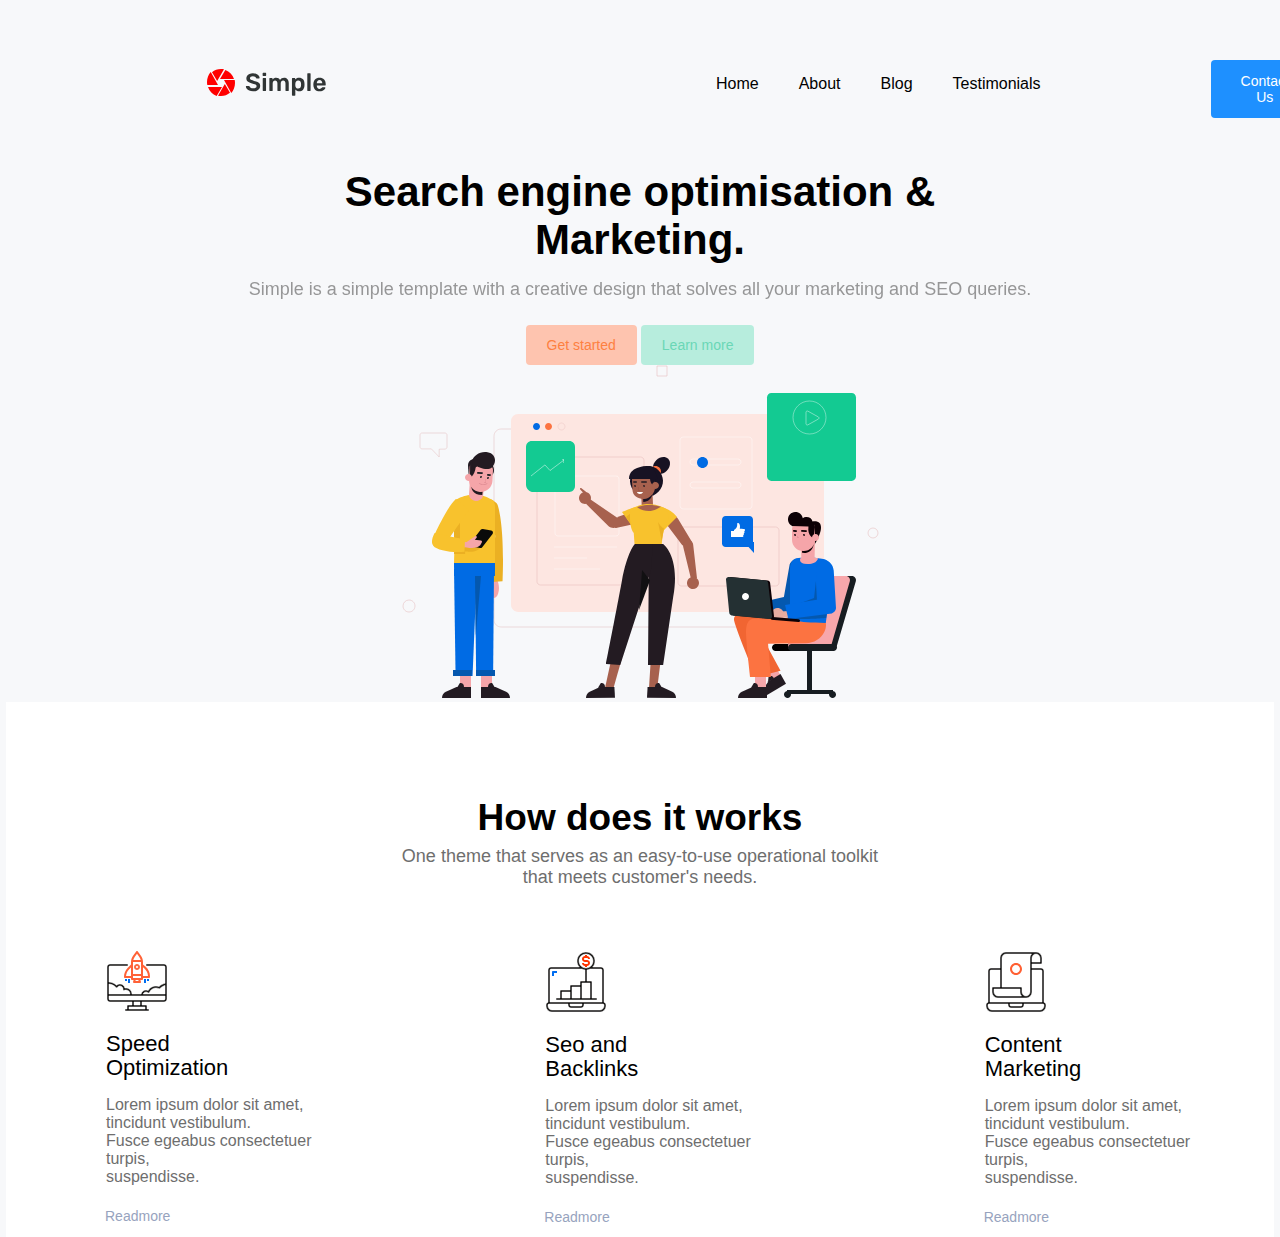
==== index.html @ e0dfb079 "css work" ====
<!DOCTYPE html>
<html lang="en">
<head>
    <meta charset="UTF-8">
    <meta http-equiv="X-UA-Compatible" content="IE=edge">
    <meta name="viewport" content="width=device-width, initial-scale=1.0">
    <link rel="stylesheet" href="styles.css">
    <title>Simple</title>
</head>
<body>
    <nav class="navbar">
        <div>
            <img src="/images/Group2.svg" alt="">
        </div>

        <!-- nav-items -->

        <ul class="nav-items">
            <li id="Home"><a href="#">Home</a></li>
            <li><a href="#">About</a></li>
            <li><a href="#">Blog</a></li>
            <li><a href="#">Testimonials</a></li>
        </ul>

        <div>
            <button class="Contact">Contact Us</button>
        </div>
    </nav>

    <main>
        <div class="container">
            <h1 class="header">Search engine optimisation & <br class="space">
                Marketing.</h1>
            <p class="coll">Simple is a simple template with a creative design that solves all your marketing and SEO queries.</p>

            <div>
                <button class="button1">Get started</button>
                <button class="button2" >Learn more</button>
            </div>
            <div class="main-img">
                <img src="/images/Group171.svg" alt="photo">
            </div>

        </div>

    </main>

    <main class="second-page">
        <div class="works">
            <h2 class="header2">How does it works</h2>
            <p>One theme that serves as an easy-to-use operational toolkit  <br>
                that meets customer's needs.</p>

        </div>

        <div class="simple-flex">
            <div class="Text1">
                <img src="/images/speedGroup12.svg" alt="">
                <h5>Speed <br> Optimization</h5>
                <p>Lorem ipsum dolor sit amet, <br> tincidunt vestibulum. <br> Fusce egeabus consectetuer turpis, <br> suspendisse.</p>
                <button>Readmore</button>
            </div>
            <div class="text2">
                <img src="/images/seoGroup7.svg" alt="">
                <h5>Seo and <br> Backlinks</h5>
                <p>Lorem ipsum dolor sit amet, <br> tincidunt vestibulum. <br> Fusce egeabus consectetuer turpis, <br> suspendisse.</p>
                <button>Readmore</button>
            </div>

            <div class="text3">
                <img src="/images/conGroup5.svg" alt="">
                <h5>Content <br> Marketing</h5>
                <p>Lorem ipsum dolor sit amet,<br> tincidunt vestibulum. <br> Fusce egeabus consectetuer turpis,<br> suspendisse.</p>
                <button>Readmore</button>
            </div>

        </div>

    
    </main>
</body>
</html>
---- styles.css ----
* {
    padding: 0;
    margin: 0;
    box-sizing: border-box;
}

.navbar {
    display: flex;
    margin-left: 200px;
    gap: 40px;
    list-style: none;
    padding : 50px 1px 10px 1px ;
    align-items: center;
    font-family: sans-serif;
}

.navbar .nav-items {
    display: flex;
    margin-left: 350px;
    gap: 40px;
   list-style: none;
}

.nav-items li a {
    text-decoration: none;
    color: black;
}

.nav-items li a:hover {
    color: red;
     background-color: transparent;
     transition: .5s ease-in-out;

}

.navbar .Contact {
    margin-left: 130px;
    display: flex;
}

.Contact {
    border: none;
    background-color: dodgerblue;
    color: white;
    font-size: 14px;
    padding: 13px 30px;
    cursor: pointer;
}

.Contact:hover {
    border: 1px solid dodgerblue;
    color: dodgerblue;
    background-color: transparent;
    transition: .5s ease-in-out

}

.container {
   margin-top: 05px;
   align-items: center;
   text-align: center;
   gap: 60px;
   background-color:#f7f8fa;
}

.header {
    font-size: 42px;
    margin-top: 40px;
    font-family: sans-serif;
    font: weight 600px;;

}

.coll {
    opacity:0.7 ;
    font-size: 18px;
}

 button {
    border: none;
    font-size: 14px;
    padding: 12px 21px;
    cursor: pointer;
    border-radius: 4px;
    margin-top: 10px;
 }
 
 .button1 {
    background-color:#fec4af;
    color: #fd8041;
    
 }

 .button1:hover {
    border: 1px solid red;
    color: red;
    background: transparent;
    
 }
 
.button2 {
    background-color:#b7eddd;
    color: #6ad7b6;
}


.button2:hover {
    border: 1px solid #5ed6b3 ;
    color: #6ad7b6;
    background: transparent;
    
}
.container p {
    margin: 15px ;
    font-family: sans-serif;
    color: #6e6e6e;
    font-size: 18px;
}

body {
   background-color:#f7f8fa ;
   padding-left: 6px;
   padding-right: 6px;
   margin-right: auto;
   margin-left: auto;
   
}


/* secondpage */

.second-page{
    padding: 0;
    margin: 0;
    box-sizing: border-box;
    background-color:white ;
    
}

.works {
    align-items: center;
    text-align: center;
    display: block;
    padding: 78px;
}
.simple-flex {
    display: flex;
    justify-content: center;
    gap: 200px;
    padding: 0px 50px 0px 100px; 
    margin-top: -15px;
}

.simple-flex h5 {
    font-size: 22px;
    font-family: sans-serif;
    font-weight: 500;
    line-height: 1.1;
    padding-bottom: 1rem;
    padding-top: 1rem;
}

.header2 {
    font-family: Arial, Helvetica, sans-serif;
    font-size: 37px;
    line-height: 1.5;
    font-weight: 550;  
    margin-top: 10px;
}

.works p {
    font-family: Poppins,sans-serif;;
    color: #6e6e6e;
    font-weight: 500;
    font-size: 18px;
}

.simple-flex p {
    font-size: 16px;
    font-family: sans-serif;
    color: #6e6e6e;
    margin-top: 0;
}
.simple-flex button {
   color: #97a3be;
   font-family: sans-serif;
   background-color: transparent;
   font-size: 14px;
   font-weight: 500px;
   margin-left: -22px;
}

.simple-flex button:hover {
     color: red;
     background-color: transparent;
     transition: .5s ease-in-out;
}
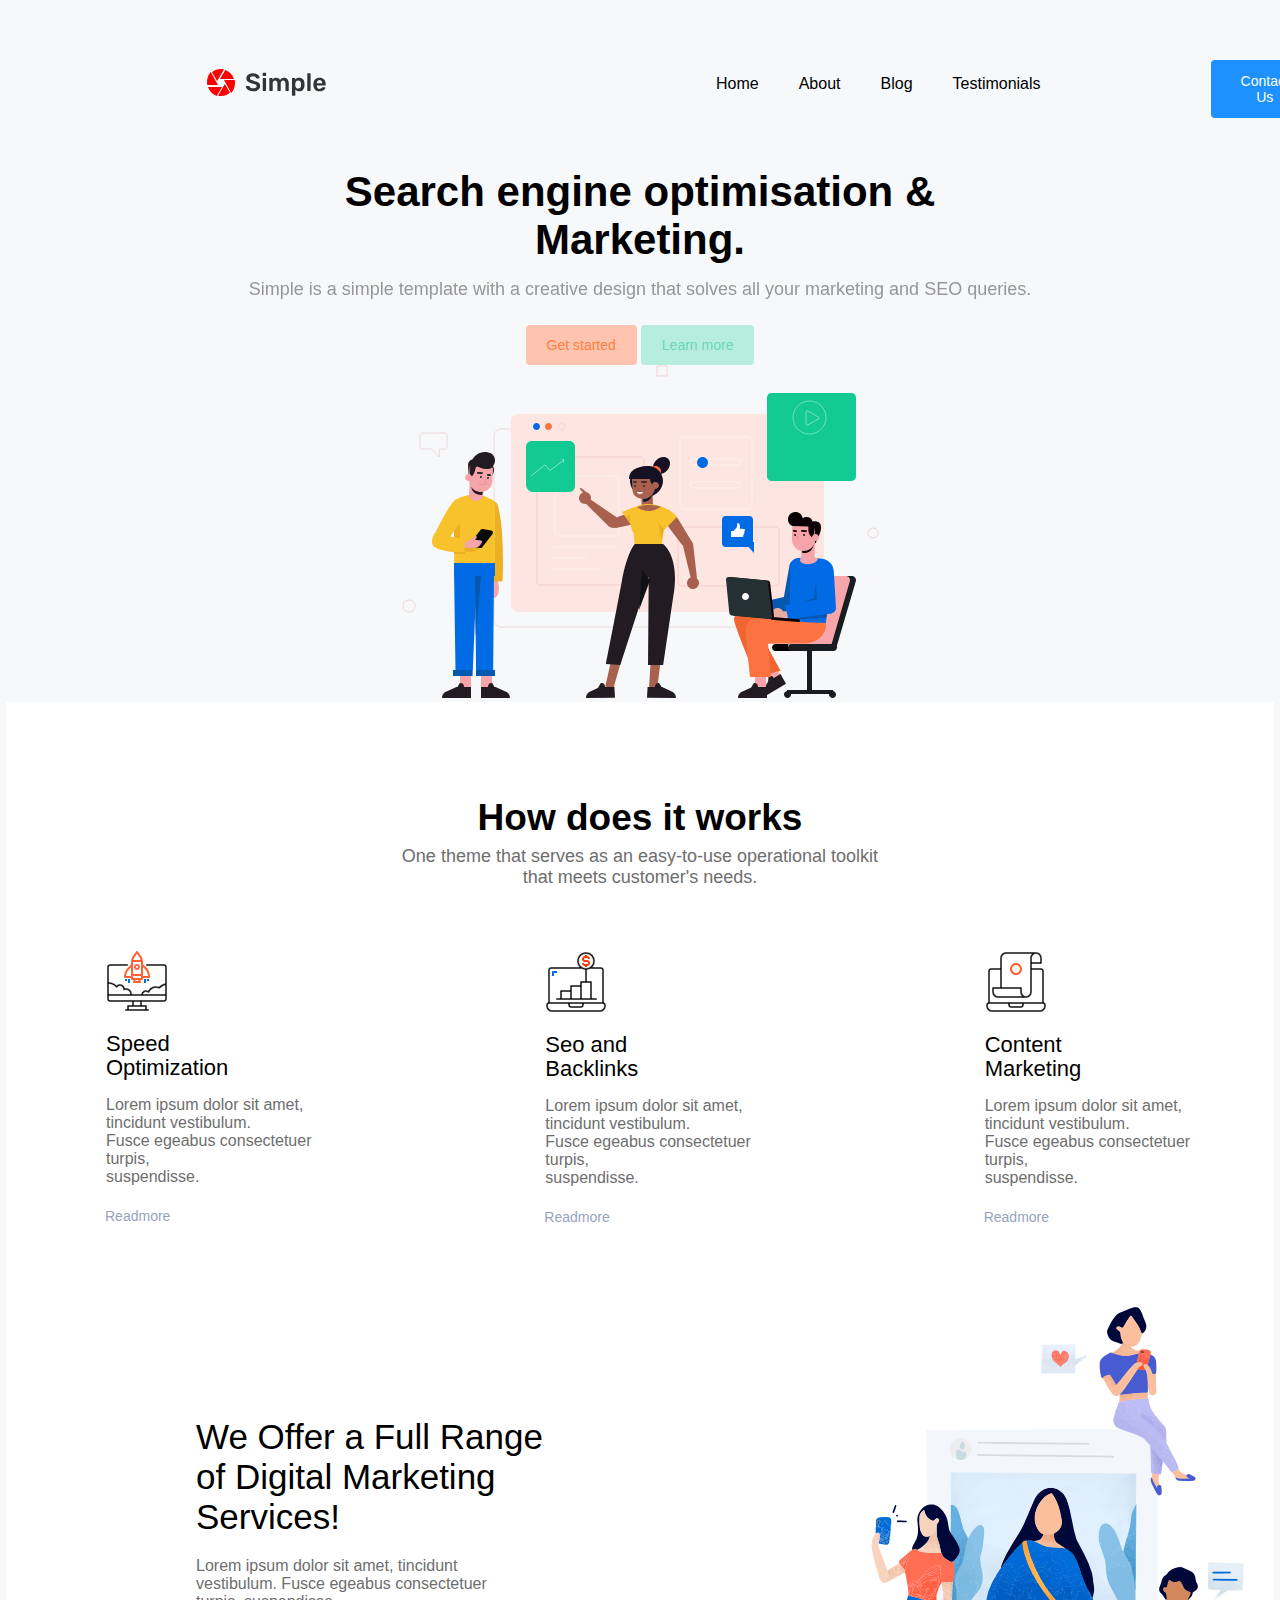
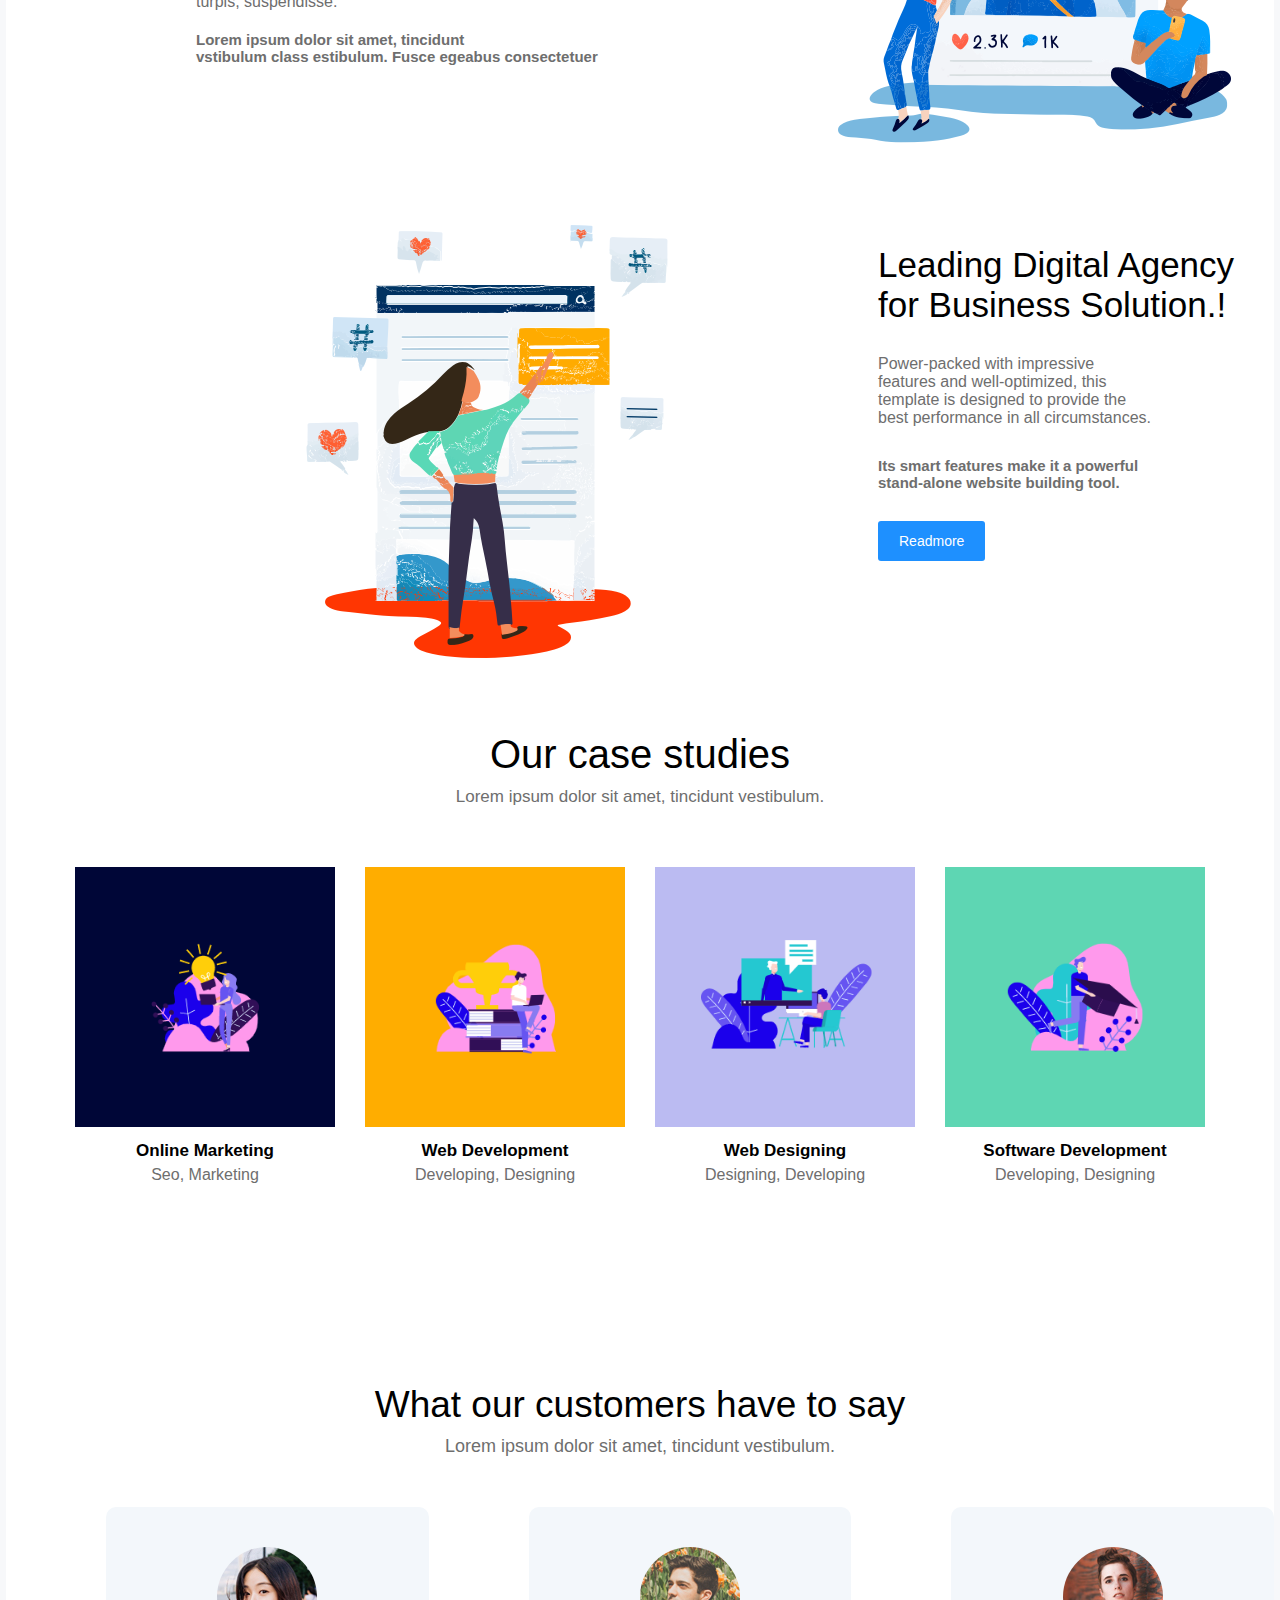
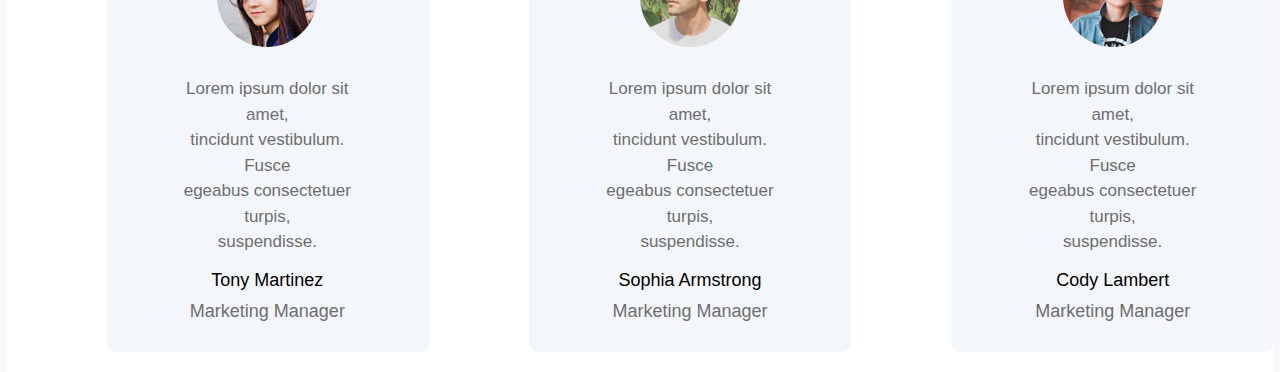
==== commit 494b97ac: "first commit" ====
--- a/index.html
+++ b/index.html
@@ -45,6 +45,9 @@
 
     </main>
 
+
+<!-- second page -->
+
     <main class="second-page">
         <div class="works">
             <h2 class="header2">How does it works</h2>
@@ -78,5 +81,111 @@
 
     
     </main>
+
+<!-- third apge -->
+
+    <section id="third-page">
+        <div class="third-class">
+            <h3 class="header3">We Offer a Full Range <br>
+                of Digital Marketing Services!</h3>
+            <p>Lorem ipsum dolor sit amet, tincidunt <br> vestibulum. Fusce egeabus consectetuer <br> turpis, suspendisse.</p>
+            <h6>Lorem ipsum dolor sit amet, tincidunt <br> vstibulum class estibulum. Fusce egeabus consectetuer</h6>
+        </div>
+
+        <div class="ThirdsectGroup1">
+            <img src="/images/ThirdsectGroup1.png" alt="">
+        </div>
+
+        <br>
+
+    </section>
+
+    <section id="fourth-page">
+        <div class="fourthsectGroup2">
+            <img src="/images/3rdsectGroup2.png" alt="">
+        </div>
+         
+        <div class="fourth-class">
+            <h3 class="header4">Leading Digital Agency <br>
+                for Business Solution.!</h3>
+            <p>Power-packed with impressive <br> features and well-optimized, this  <br> template is designed to provide the <br> best performance in all circumstances.</p>
+            <h6>Its smart features make it a powerful <br> stand-alone website building tool.</h6>
+            <button>Readmore</button>
+        </div>
+        
+    </section>
+
+<!-- fourth section -->
+    
+    <main id="fifth-page">
+        <div class="fifth-class">
+            <h2>Our case studies</h2>
+            <h5>Lorem ipsum dolor sit amet, tincidunt vestibulum.</h5>
+        </div>
+
+        <div class="flex-imgs">
+            <div>
+                <img src="/images/Screenshot (4).png" alt="" height="260px" width="260px">
+                <h6>Online Marketing</h6>
+                <p>Seo, Marketing</p>
+            </div>
+            <div>
+                <img src="/images/Screenshot (6).png" alt="" height="260px" width="260px">
+                <h6>Web Development</h6>
+                <p>Developing, Designing</p>
+            </div>
+            <div>
+                <img src="/images/Screenshot (2).png" alt="" height="260px" width="260px">
+                <h6>Web Designing</h6>
+                <p>Designing, Developing</p>
+            </div>
+            <div>
+                <img src="/images/Screenshot (3).png" alt=""height="260px" width="260px">
+                <h6>Software Development</h6>
+                <p>Developing, Designing</p>
+            </div>
+
+        </div>
+
+         
+
+    </main>
+
+<!-- testimonials -->
+    
+    <main class="testimonials">
+        <div class="sixth-class">
+            <h2>What our customers have to say</h2>
+            <h5>Lorem ipsum dolor sit amet, tincidunt vestibulum.</h5>
+        </div>
+
+        <div class="flex-box" >
+            <div class="box1">
+                <img class="img" src="/images/face2.jpg" alt="">
+                <p>Lorem ipsum dolor sit amet, <br> tincidunt vestibulum. Fusce <br> egeabus consectetuer turpis,<br> suspendisse.</p>
+                <h5>Tony Martinez</h5>
+                <h6>Marketing Manager</h6>
+            </div>
+            <div class="box2">
+                <img class="img" src="/images/face3.jpg" alt="">
+                <p>Lorem ipsum dolor sit amet, <br> tincidunt vestibulum. Fusce <br> egeabus consectetuer turpis,<br> suspendisse.</p>
+                <h5>Sophia Armstrong</h5>
+                <h6>Marketing Manager</h6>
+            </div>
+            <div class="box3">
+                <img class="img" src="/images/face20.jpg" alt="">
+                <p>Lorem ipsum dolor sit amet, <br> tincidunt vestibulum. Fusce <br> egeabus consectetuer turpis,<br> suspendisse.</p>
+                <h5>Cody Lambert</h5>
+                <h6>Marketing Manager</h6>
+            </div>
+
+        </div>
+
+
+    </main>
+
+
+
+
 </body>
 </html>--- a/styles.css
+++ b/styles.css
@@ -194,4 +194,222 @@
      color: red;
      background-color: transparent;
      transition: .5s ease-in-out;
+}
+
+/* third page */
+
+#third-page {
+    padding: 0;
+    margin: 0;
+    box-sizing: border-box;
+    background-color:white ;
+    display: flex;
+    font-family: sans-serif;
+    gap: 30px;
+    
+}
+
+.third-class {
+   padding: 180px;
+   justify-content: center;
+    gap: 200px;
+    margin-left: 10px;
+}
+
+.header3 {
+    font-size: 35px;
+    font-weight: 500;
+}
+
+#third-page p {
+    font: size 15px;
+    color: #6e6e6e;
+    margin-top: 20px;
+    margin-bottom: 20px;
+}
+
+#third-page h6 {
+    font-size: 15px;
+    color: #6e6e6e;
+    font-weight: 600;
+}
+
+.ThirdsectGroup1 {
+    padding-top: 70px;
+    
+}
+
+#fourth-page {
+    padding: 0;
+    margin: 0;
+    box-sizing: border-box;
+    background-color:white ;
+    display: flex;
+    font-family: sans-serif;
+    gap: 200px;
+    
+}
+.fourth-class {
+    justify-content: center;
+ margin-left: 10px
+}
+
+.header4 {
+    font-size: 35px;
+    font-weight: 500;
+}
+
+#fourth-page p {
+    font: size 15px;
+    color: #6e6e6e;
+    margin-top: 30px;
+    margin-bottom: 30px;
+}
+
+#fourth-page h6 {
+    font-size: 15px;
+    color: #6e6e6e;
+    font-weight: 600;
+    margin-bottom: 20px;
+}
+
+.fourthsectGroup2 {
+   margin-top: -20px;
+     gap: 10px;
+     margin-left: 300px
+}
+
+.fourth-class button {
+    background-color: dodgerblue;
+    color: white;
+    border-radius: 3px;
+    
+}
+
+.fourth-class button:hover{
+    border: 1px solid dodgerblue;
+    color: dodgerblue;
+    background-color: transparent;
+    transition: .5s ease-in-out
+
+}
+
+/* fifth0-page */
+#fifth-page {
+    padding: 0;
+    margin: 0;
+    box-sizing: border-box;
+    background-color:white ;
+    font-family: sans-serif;
+
+}
+.fifth-class {
+   text-align: center;
+   justify-content: center;
+   padding-top: 70px;
+   padding-bottom: 60px;
+}
+
+.flex-imgs {
+    display: flex;
+    gap: 30px;
+    justify-content: center;
+    text-align: center;
+}
+
+#fifth-page h2 {
+    font-size: 40px;
+    font-weight: 400;
+    margin-bottom: 10px;
+    gap: 5px;
+}
+
+#fifth-page h5 {
+    color: #6e6e6e;
+    font-weight: 400;
+    font-size: 17px;
+}
+
+#fifth-page h6 {
+    font-size: 17px;
+    margin-top: 10px;
+    margin-bottom: 5px;
+}
+
+#fifth-page p {
+    color: #6e6e6e;
+    font-size: 16px;
+    font-weight: 400px;
+    padding-bottom: 200px;
+
+}
+
+.testimonials {
+    padding: 0;
+    margin: 0;
+    box-sizing: border-box;
+    background-color:white ;
+    font-family: sans-serif;
+}
+
+.sixth-class {
+    text-align: center;
+   justify-content: center;
+   margin-bottom: 50px;
+}
+
+.flex-box {
+    display: flex;
+    text-align: center;
+    padding-bottom: 20px;
+}
+
+.box1, .box2, .box3 {
+    border: #f3f7fb;
+    background-color: #f3f7fb;
+    border-radius:10px;
+    margin-left: 100px;
+    padding: 30px;
+}
+
+.flex-box .img {
+    border-radius: 50%;
+    padding: 10px 0px 10px 0px;
+}
+
+.flex-box p {
+    color: #6e6e6e;
+    font-size: 17px;
+    font-family: sans-serif;
+    margin-top: 15px;
+    margin-bottom: 15px;
+    line-height: 1.5;
+    padding: 0px 40px 0px 40px;
+}
+
+.flex-box h5 {
+    font-family: sans-serif;
+    font-size: 18px;
+    margin-bottom: 10px;
+    gap: 10px;
+    font-weight: 500;
+}
+
+.flex-box h6 {
+    color: #6e6e6e;
+    font-size: 18px;
+    font-family: sans-serif;
+    font-weight: 500;
+}
+
+.sixth-class h2 {
+    font-size: 37px;
+    font-weight: 500;
+}
+.sixth-class h5 {
+    color: #6e6e6e;
+    font-size: 18px;
+    font-weight: 400;
+    margin-top: 10px;
+    line-height: 1.2;
 }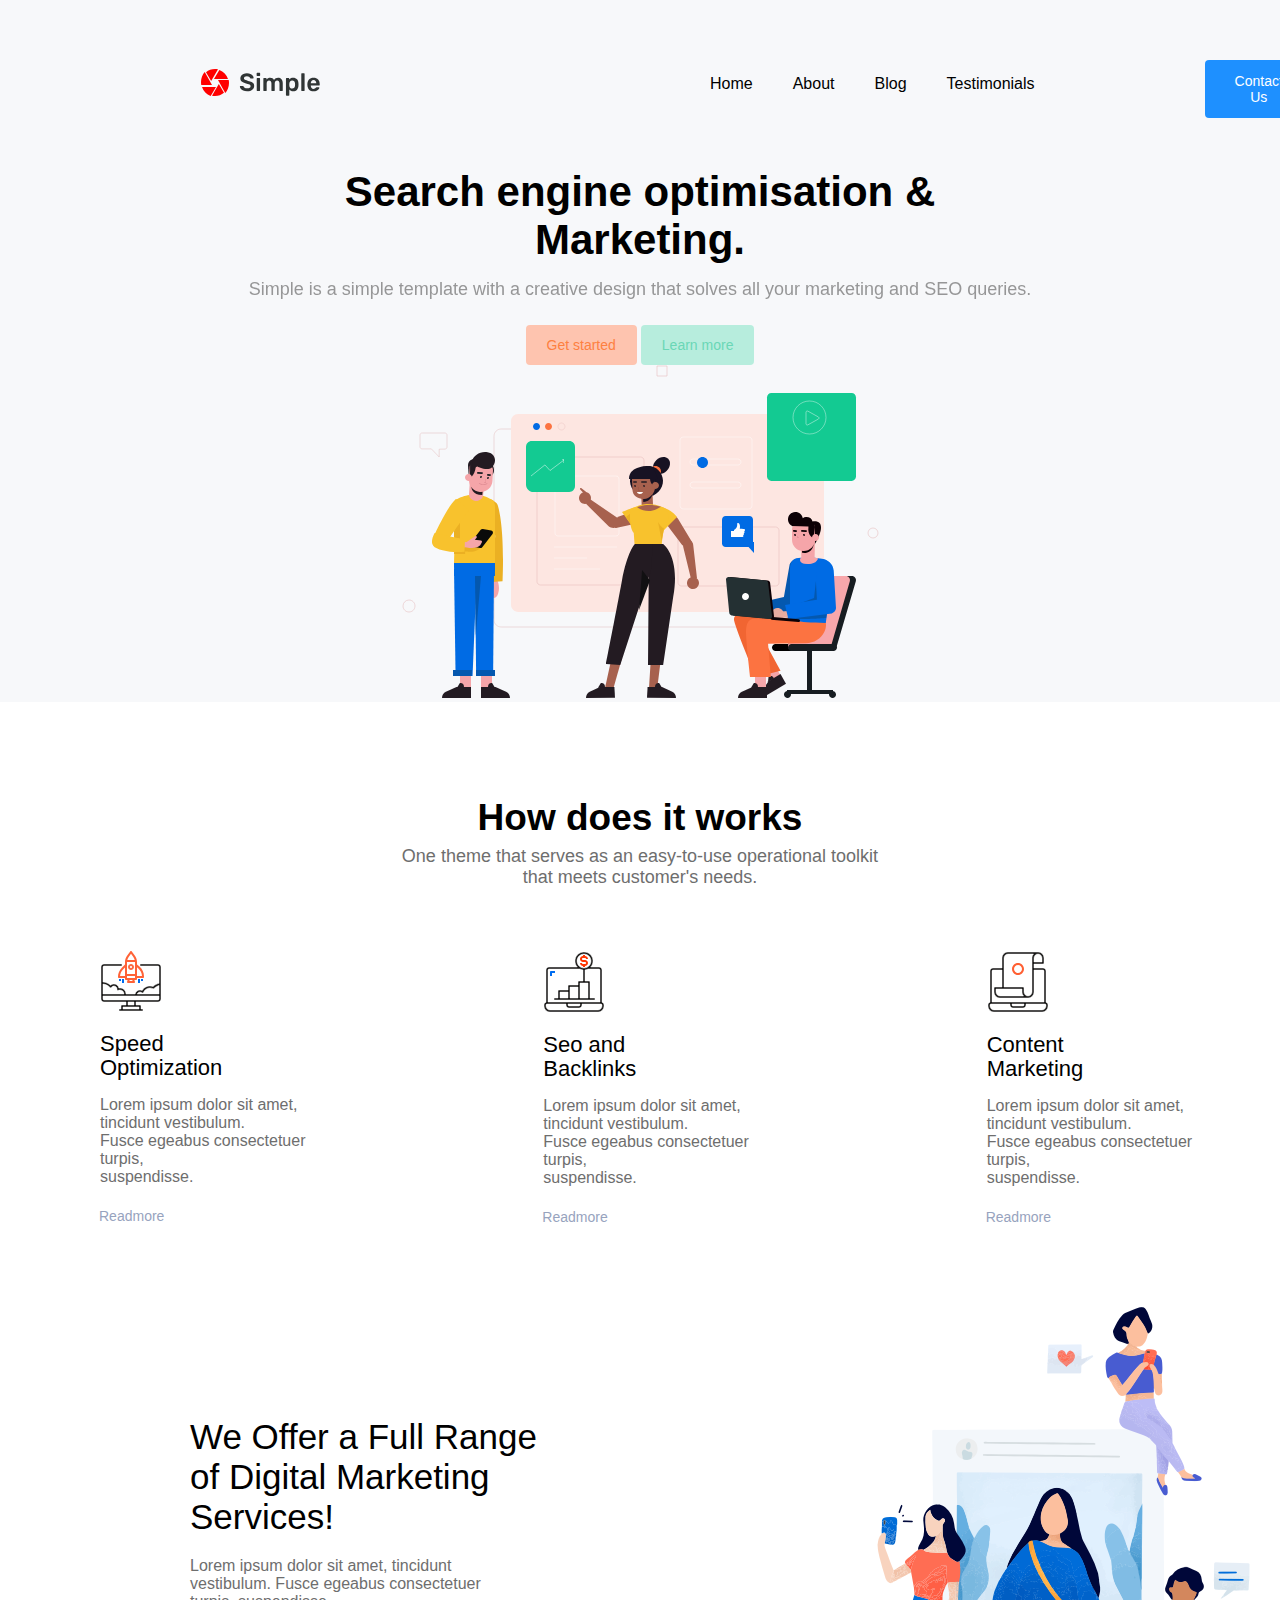
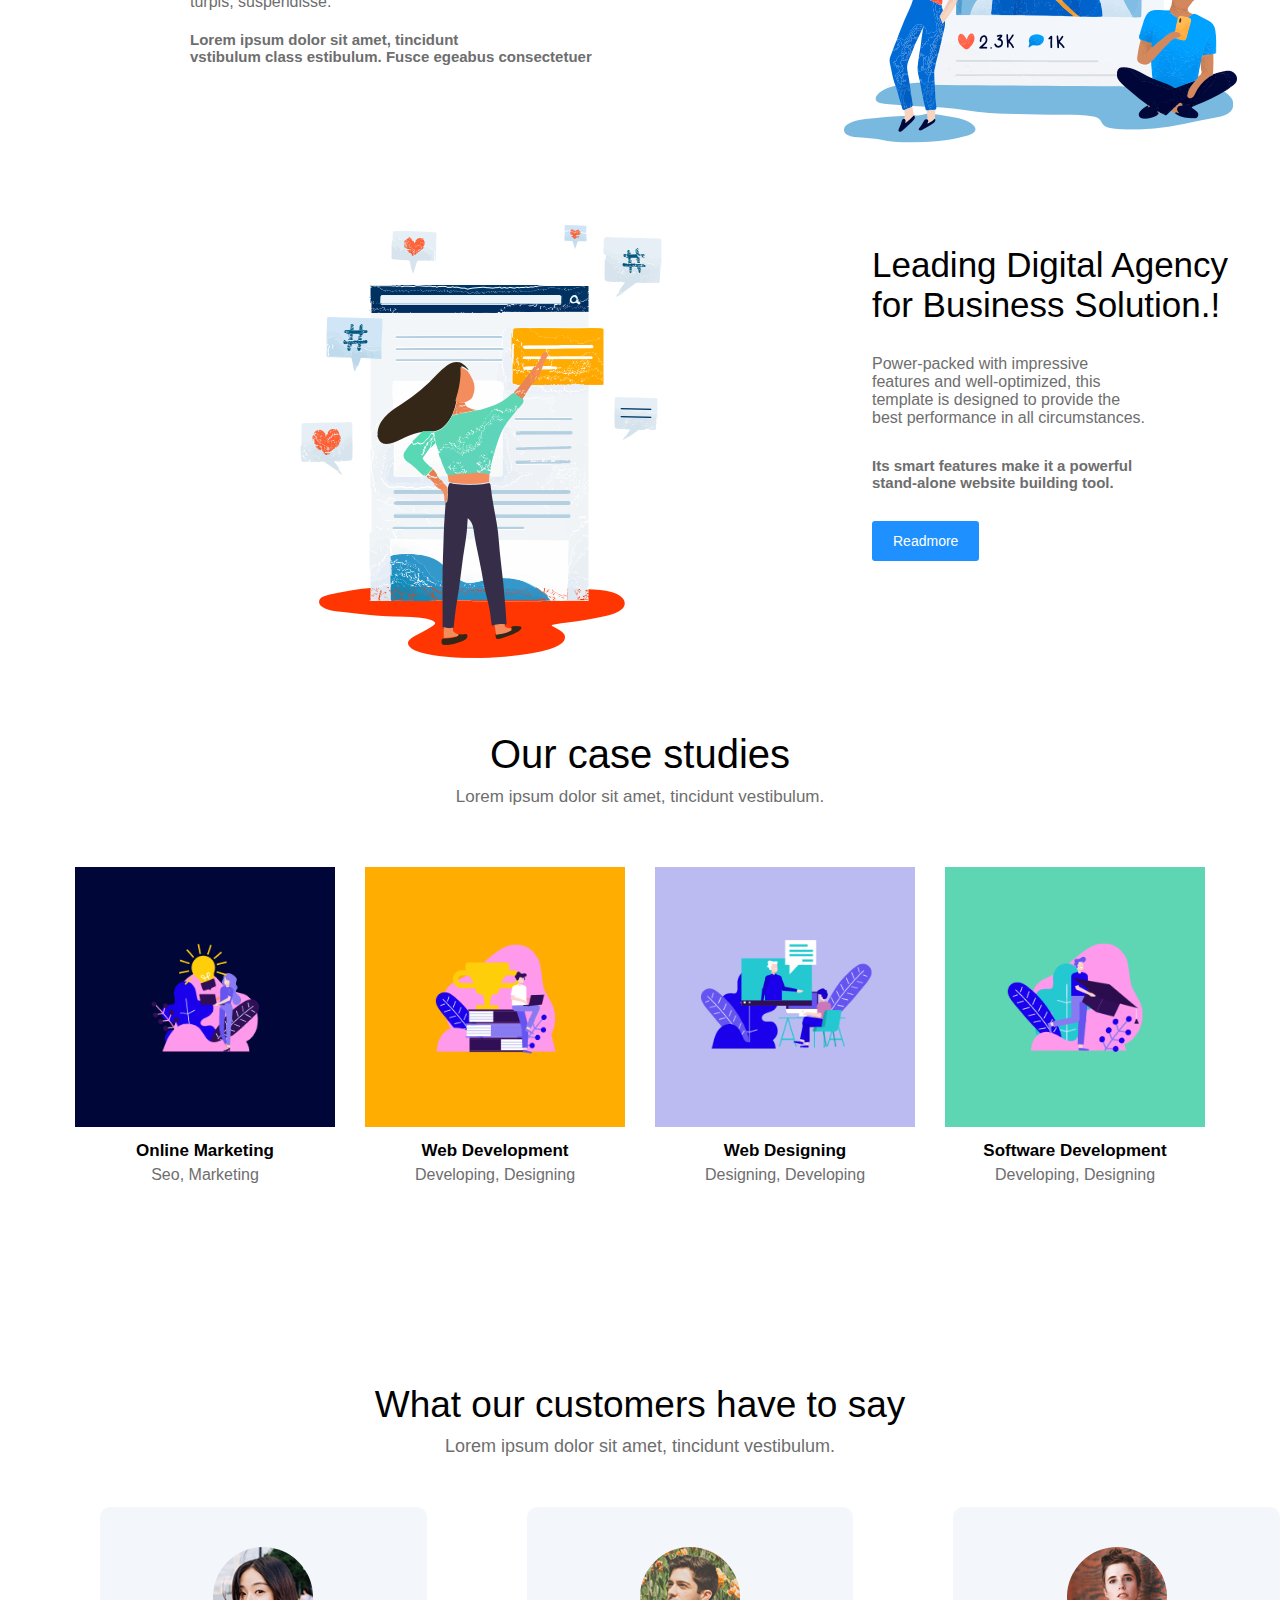
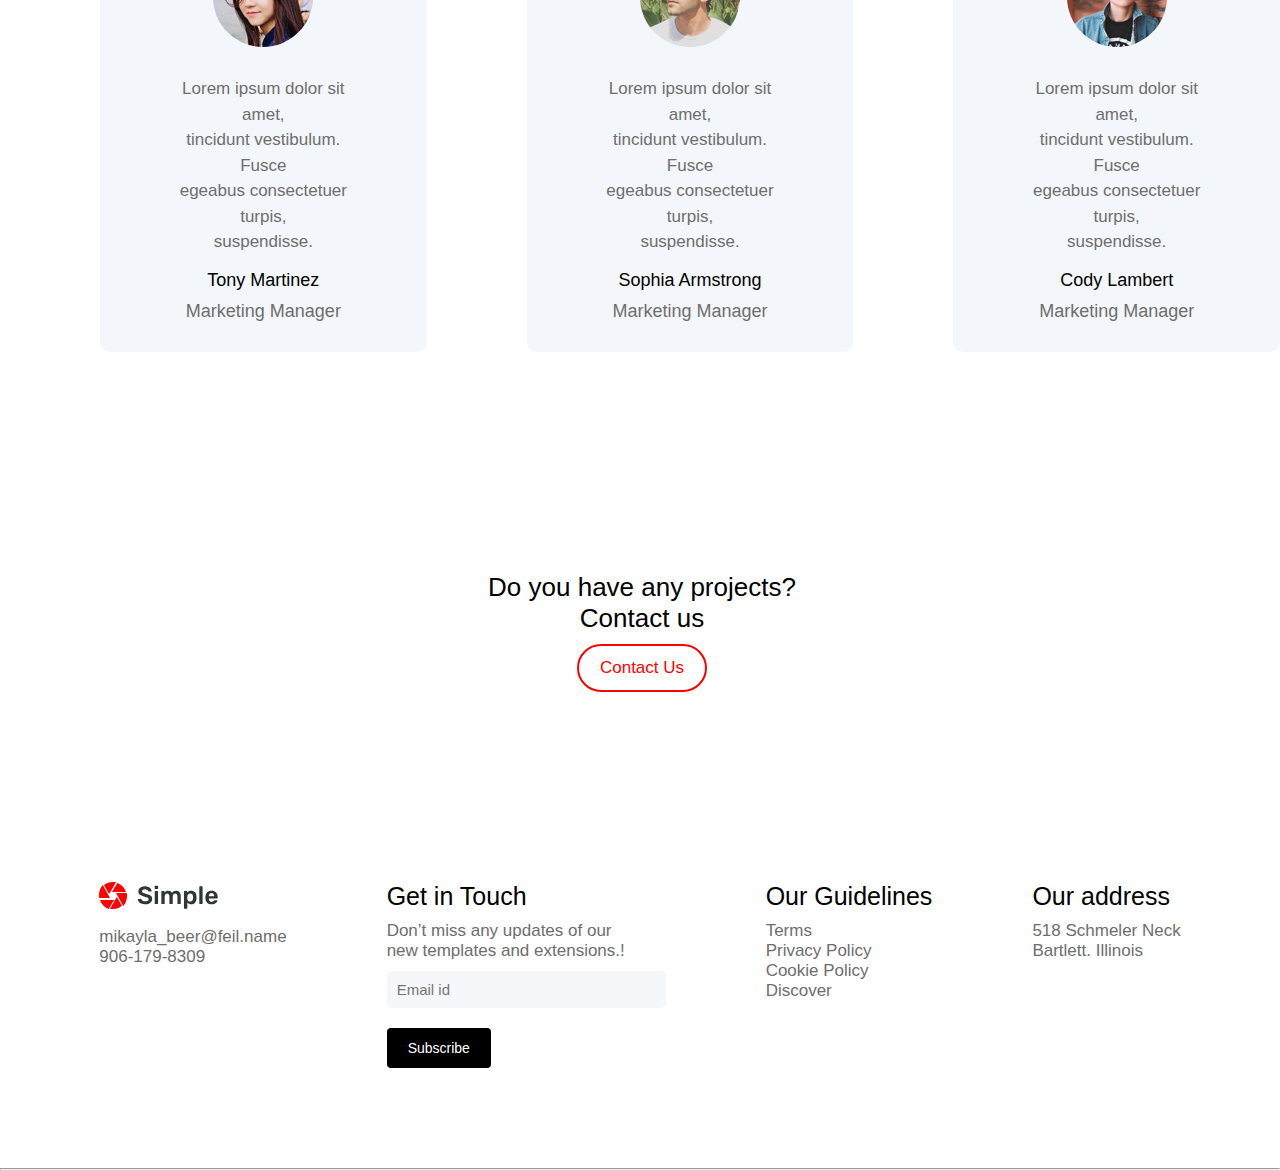
==== commit 5b1423ba: "second style" ====
--- a/index.html
+++ b/index.html
@@ -7,185 +7,227 @@
     <link rel="stylesheet" href="styles.css">
     <title>Simple</title>
 </head>
-<body>
-    <nav class="navbar">
-        <div>
-            <img src="/images/Group2.svg" alt="">
+    <body>
+
+        <div class="background">
+            <nav class="navbar">
+                <div>
+                    <img src="/images/Group2.svg" alt="">
+                </div>
+        
+                <!-- nav-items -->
+        
+                <ul class="nav-items">
+                    <li id="Home"><a href="#">Home</a></li>
+                    <li><a href="#">About</a></li>
+                    <li><a href="#">Blog</a></li>
+                    <li><a href="#">Testimonials</a></li>
+                </ul>
+        
+                <div>
+                    <button class="Contact">Contact Us</button>
+                </div>
+            </nav>
+        
+            <main>
+                <div class="container">
+                    <h1 class="header">Search engine optimisation & <br class="space">
+                        Marketing.</h1>
+                    <p class="coll">Simple is a simple template with a creative design that solves all your marketing and SEO queries.</p>
+        
+                    <div>
+                        <button class="button1">Get started</button>
+                        <button class="button2" >Learn more</button>
+                    </div>
+                    <div class="main-img">
+                        <img src="/images/Group171.svg" alt="photo">
+                    </div>
+        
+                </div>
+        
+            </main>
         </div>
 
-        <!-- nav-items -->
-
-        <ul class="nav-items">
-            <li id="Home"><a href="#">Home</a></li>
-            <li><a href="#">About</a></li>
-            <li><a href="#">Blog</a></li>
-            <li><a href="#">Testimonials</a></li>
-        </ul>
-
-        <div>
-            <button class="Contact">Contact Us</button>
-        </div>
-    </nav>
-
-    <main>
-        <div class="container">
-            <h1 class="header">Search engine optimisation & <br class="space">
-                Marketing.</h1>
-            <p class="coll">Simple is a simple template with a creative design that solves all your marketing and SEO queries.</p>
-
-            <div>
-                <button class="button1">Get started</button>
-                <button class="button2" >Learn more</button>
-            </div>
-            <div class="main-img">
-                <img src="/images/Group171.svg" alt="photo">
-            </div>
-
-        </div>
-
-    </main>
-
-
-<!-- second page -->
-
-    <main class="second-page">
-        <div class="works">
-            <h2 class="header2">How does it works</h2>
-            <p>One theme that serves as an easy-to-use operational toolkit  <br>
-                that meets customer's needs.</p>
-
-        </div>
-
-        <div class="simple-flex">
-            <div class="Text1">
-                <img src="/images/speedGroup12.svg" alt="">
-                <h5>Speed <br> Optimization</h5>
-                <p>Lorem ipsum dolor sit amet, <br> tincidunt vestibulum. <br> Fusce egeabus consectetuer turpis, <br> suspendisse.</p>
+
+
+    <!-- second page -->
+
+        <main class="second-page">
+            <div class="works">
+                <h2 class="header2">How does it works</h2>
+                <p>One theme that serves as an easy-to-use operational toolkit  <br>
+                    that meets customer's needs.</p>
+
+            </div>
+
+            <div class="simple-flex">
+                <div class="Text1">
+                    <img src="/images/speedGroup12.svg" alt="">
+                    <h5>Speed <br> Optimization</h5>
+                    <p>Lorem ipsum dolor sit amet, <br> tincidunt vestibulum. <br> Fusce egeabus consectetuer turpis, <br> suspendisse.</p>
+                    <button>Readmore</button>
+                </div>
+                <div class="text2">
+                    <img src="/images/seoGroup7.svg" alt="">
+                    <h5>Seo and <br> Backlinks</h5>
+                    <p>Lorem ipsum dolor sit amet, <br> tincidunt vestibulum. <br> Fusce egeabus consectetuer turpis, <br> suspendisse.</p>
+                    <button>Readmore</button>
+                </div>
+
+                <div class="text3">
+                    <img src="/images/conGroup5.svg" alt="">
+                    <h5>Content <br> Marketing</h5>
+                    <p>Lorem ipsum dolor sit amet,<br> tincidunt vestibulum. <br> Fusce egeabus consectetuer turpis,<br> suspendisse.</p>
+                    <button>Readmore</button>
+                </div>
+
+            </div>
+
+        
+        </main>
+
+    <!-- third apge -->
+
+        <section id="third-page">
+            <div class="third-class">
+                <h3 class="header3">We Offer a Full Range <br>
+                    of Digital Marketing Services!</h3>
+                <p>Lorem ipsum dolor sit amet, tincidunt <br> vestibulum. Fusce egeabus consectetuer <br> turpis, suspendisse.</p>
+                <h6>Lorem ipsum dolor sit amet, tincidunt <br> vstibulum class estibulum. Fusce egeabus consectetuer</h6>
+            </div>
+
+            <div class="ThirdsectGroup1">
+                <img src="/images/ThirdsectGroup1.png" alt="">
+            </div>
+
+            <br>
+
+        </section>
+
+        <section id="fourth-page">
+            <div class="fourthsectGroup2">
+                <img src="/images/3rdsectGroup2.png" alt="">
+            </div>
+            
+            <div class="fourth-class">
+                <h3 class="header4">Leading Digital Agency <br>
+                    for Business Solution.!</h3>
+                <p>Power-packed with impressive <br> features and well-optimized, this  <br> template is designed to provide the <br> best performance in all circumstances.</p>
+                <h6>Its smart features make it a powerful <br> stand-alone website building tool.</h6>
                 <button>Readmore</button>
             </div>
-            <div class="text2">
-                <img src="/images/seoGroup7.svg" alt="">
-                <h5>Seo and <br> Backlinks</h5>
-                <p>Lorem ipsum dolor sit amet, <br> tincidunt vestibulum. <br> Fusce egeabus consectetuer turpis, <br> suspendisse.</p>
-                <button>Readmore</button>
-            </div>
-
-            <div class="text3">
-                <img src="/images/conGroup5.svg" alt="">
-                <h5>Content <br> Marketing</h5>
-                <p>Lorem ipsum dolor sit amet,<br> tincidunt vestibulum. <br> Fusce egeabus consectetuer turpis,<br> suspendisse.</p>
-                <button>Readmore</button>
-            </div>
-
-        </div>
-
-    
-    </main>
-
-<!-- third apge -->
-
-    <section id="third-page">
-        <div class="third-class">
-            <h3 class="header3">We Offer a Full Range <br>
-                of Digital Marketing Services!</h3>
-            <p>Lorem ipsum dolor sit amet, tincidunt <br> vestibulum. Fusce egeabus consectetuer <br> turpis, suspendisse.</p>
-            <h6>Lorem ipsum dolor sit amet, tincidunt <br> vstibulum class estibulum. Fusce egeabus consectetuer</h6>
-        </div>
-
-        <div class="ThirdsectGroup1">
-            <img src="/images/ThirdsectGroup1.png" alt="">
-        </div>
-
-        <br>
-
-    </section>
-
-    <section id="fourth-page">
-        <div class="fourthsectGroup2">
-            <img src="/images/3rdsectGroup2.png" alt="">
-        </div>
-         
-        <div class="fourth-class">
-            <h3 class="header4">Leading Digital Agency <br>
-                for Business Solution.!</h3>
-            <p>Power-packed with impressive <br> features and well-optimized, this  <br> template is designed to provide the <br> best performance in all circumstances.</p>
-            <h6>Its smart features make it a powerful <br> stand-alone website building tool.</h6>
-            <button>Readmore</button>
-        </div>
-        
-    </section>
-
-<!-- fourth section -->
-    
-    <main id="fifth-page">
-        <div class="fifth-class">
-            <h2>Our case studies</h2>
-            <h5>Lorem ipsum dolor sit amet, tincidunt vestibulum.</h5>
-        </div>
-
-        <div class="flex-imgs">
-            <div>
-                <img src="/images/Screenshot (4).png" alt="" height="260px" width="260px">
-                <h6>Online Marketing</h6>
-                <p>Seo, Marketing</p>
-            </div>
-            <div>
-                <img src="/images/Screenshot (6).png" alt="" height="260px" width="260px">
-                <h6>Web Development</h6>
-                <p>Developing, Designing</p>
-            </div>
-            <div>
-                <img src="/images/Screenshot (2).png" alt="" height="260px" width="260px">
-                <h6>Web Designing</h6>
-                <p>Designing, Developing</p>
-            </div>
-            <div>
-                <img src="/images/Screenshot (3).png" alt=""height="260px" width="260px">
-                <h6>Software Development</h6>
-                <p>Developing, Designing</p>
-            </div>
-
-        </div>
-
-         
-
-    </main>
-
-<!-- testimonials -->
-    
-    <main class="testimonials">
-        <div class="sixth-class">
-            <h2>What our customers have to say</h2>
-            <h5>Lorem ipsum dolor sit amet, tincidunt vestibulum.</h5>
-        </div>
-
-        <div class="flex-box" >
-            <div class="box1">
-                <img class="img" src="/images/face2.jpg" alt="">
-                <p>Lorem ipsum dolor sit amet, <br> tincidunt vestibulum. Fusce <br> egeabus consectetuer turpis,<br> suspendisse.</p>
-                <h5>Tony Martinez</h5>
-                <h6>Marketing Manager</h6>
-            </div>
-            <div class="box2">
-                <img class="img" src="/images/face3.jpg" alt="">
-                <p>Lorem ipsum dolor sit amet, <br> tincidunt vestibulum. Fusce <br> egeabus consectetuer turpis,<br> suspendisse.</p>
-                <h5>Sophia Armstrong</h5>
-                <h6>Marketing Manager</h6>
-            </div>
-            <div class="box3">
-                <img class="img" src="/images/face20.jpg" alt="">
-                <p>Lorem ipsum dolor sit amet, <br> tincidunt vestibulum. Fusce <br> egeabus consectetuer turpis,<br> suspendisse.</p>
-                <h5>Cody Lambert</h5>
-                <h6>Marketing Manager</h6>
-            </div>
-
-        </div>
-
-
-    </main>
-
-
-
-
-</body>
+            
+        </section>
+
+    <!-- fourth section -->
+        
+        <main id="fifth-page">
+            <div class="fifth-class">
+                <h2>Our case studies</h2>
+                <h5>Lorem ipsum dolor sit amet, tincidunt vestibulum.</h5>
+            </div>
+
+            <div class="flex-imgs">
+                <div>
+                    <img src="/images/Screenshot (4).png" alt="" height="260px" width="260px">
+                    <h6>Online Marketing</h6>
+                    <p>Seo, Marketing</p>
+                </div>
+                <div>
+                    <img src="/images/Screenshot (6).png" alt="" height="260px" width="260px">
+                    <h6>Web Development</h6>
+                    <p>Developing, Designing</p>
+                </div>
+                <div>
+                    <img src="/images/Screenshot (2).png" alt="" height="260px" width="260px">
+                    <h6>Web Designing</h6>
+                    <p>Designing, Developing</p>
+                </div>
+                <div>
+                    <img src="/images/Screenshot (3).png" alt=""height="260px" width="260px">
+                    <h6>Software Development</h6>
+                    <p>Developing, Designing</p>
+                </div>
+
+            </div>
+
+            
+
+        </main>
+
+    <!-- testimonials -->
+        
+        <main class="testimonials">
+            <div class="sixth-class">
+                <h2>What our customers have to say</h2>
+                <h5>Lorem ipsum dolor sit amet, tincidunt vestibulum.</h5>
+            </div>
+
+            <div class="flex-box" >
+                <div class="box1">
+                    <img class="img" src="/images/face2.jpg" alt="">
+                    <p>Lorem ipsum dolor sit amet, <br> tincidunt vestibulum. Fusce <br> egeabus consectetuer turpis,<br> suspendisse.</p>
+                    <h5>Tony Martinez</h5>
+                    <h6>Marketing Manager</h6>
+                </div>
+                <div class="box2">
+                    <img class="img" src="/images/face3.jpg" alt="">
+                    <p>Lorem ipsum dolor sit amet, <br> tincidunt vestibulum. Fusce <br> egeabus consectetuer turpis,<br> suspendisse.</p>
+                    <h5>Sophia Armstrong</h5>
+                    <h6>Marketing Manager</h6>
+                </div>
+                <div class="box3">
+                    <img class="img" src="/images/face20.jpg" alt="">
+                    <p>Lorem ipsum dolor sit amet, <br> tincidunt vestibulum. Fusce <br> egeabus consectetuer turpis,<br> suspendisse.</p>
+                    <h5>Cody Lambert</h5>
+                    <h6>Marketing Manager</h6>
+                </div>
+
+            </div>
+
+
+        </main>
+
+
+        <!-- Contact us -->
+
+        <main class="contact-bttm">
+            <div>
+                <h5>Do you have any projects? <br>
+                    Contact us</h5>
+                <button>Contact Us</button>    
+            </div>
+        </main>
+
+        <!-- footer -->
+
+        <footer class="footer">
+            <div>
+                <img src="/images/Group2.svg" alt="">
+                <p>mikayla_beer@feil.name <br> 906-179-8309</p>
+            </div>
+            <div>
+                <h5>Get in Touch</h5>
+                <p>Don’t miss any updates of our <br> new templates and extensions.!</p>
+                <input placeholder="Email id" type="email" name="" id="placeholder"> 
+                <br>
+                <button>Subscribe</button>
+            </div>   
+            <div class="line-h">
+                <h5>Our Guidelines</h5>
+                <p><a href="">Terms</a></p>
+                <p><a href="">Privacy Policy</a></p>
+                <p><a href="">Cookie Policy</a></p>
+                <p><a href="">Discover</a></p>
+            </div> 
+            <div>
+                <h5>Our address</h5>
+                <p>518 Schmeler Neck <br>
+                Bartlett. Illinois</p>     
+            </div>
+        </footer>
+
+        <hr id="footer-line">
+
+    </body>
 </html>--- a/styles.css
+++ b/styles.css
@@ -12,6 +12,10 @@
     padding : 50px 1px 10px 1px ;
     align-items: center;
     font-family: sans-serif;
+}
+
+.background{
+    background-color: #f7f8fa;
 }
 
 .navbar .nav-items {
@@ -60,7 +64,6 @@
    align-items: center;
    text-align: center;
    gap: 60px;
-   background-color:#f7f8fa;
 }
 
 .header {
@@ -117,15 +120,6 @@
     font-size: 18px;
 }
 
-body {
-   background-color:#f7f8fa ;
-   padding-left: 6px;
-   padding-right: 6px;
-   margin-right: auto;
-   margin-left: auto;
-   
-}
-
 
 /* secondpage */
 
@@ -412,4 +406,98 @@
     font-weight: 400;
     margin-top: 10px;
     line-height: 1.2;
-}+}
+
+/* contact */
+
+.contact-bttm {
+   text-align: center;
+   padding: 100px 80px 100px 80px;
+   background-image: url(https://www.bootstrapdash.com/demo/simple/images/gdpr.jpg) ;
+   background-size: contain;
+   background-repeat: no-repeat;
+   justify-content: center;
+   width: 80vw;
+   margin: 100px 130px 90px ;
+   font-family: sans-serif;
+}
+
+.contact-bttm h5{
+    font-size: 26px;
+    font-weight: 500;
+
+}
+
+.contact-bttm button{
+    background-color: white;
+    border-radius: 50px;
+    font-size: 17px;
+    border: 2px solid red;
+    color: red;
+}
+
+.contact-bttm button:hover{
+    border: 2px solid red;
+    background-color: red;
+    color: white;
+    transition:all .5s ease-in-out;
+}
+footer {
+    display: flex;
+    justify-content: center;
+    gap: 100px;
+    font-family: sans-serif;
+    margin-bottom: 100px;
+}
+
+footer h5 {
+    font-size: 25px;
+    font-weight: 500;
+    margin-bottom: 10px;
+}
+
+footer p {
+    font-size: 17px;
+    color: #6e6e6e;
+}
+
+#placeholder {
+    background-color: #f6f7fb;
+    border: none;
+    padding: 10px 70px 10px 10px;
+    margin-top: 10px;
+    margin-bottom: 10px;
+    border-radius: 5px;
+    font-size: 15px;
+}
+
+footer button {
+    color: white;
+    background-color: black;
+}
+
+footer button:hover{
+     border: 1.5px solid black;
+    color: black;
+    background-color: white;
+    transition:all .4s ease-in-out;
+}
+
+footer p a {
+    text-decoration: none;
+    color: #6e6e6e;
+}
+
+footer p a:hover{
+    color: red;
+    transition:all .5s ease-in-out;
+}
+
+line-h{
+    line-height: 1.6;
+    margin-left: -60px;
+}
+
+footer img {
+    margin-bottom: 14px;
+}
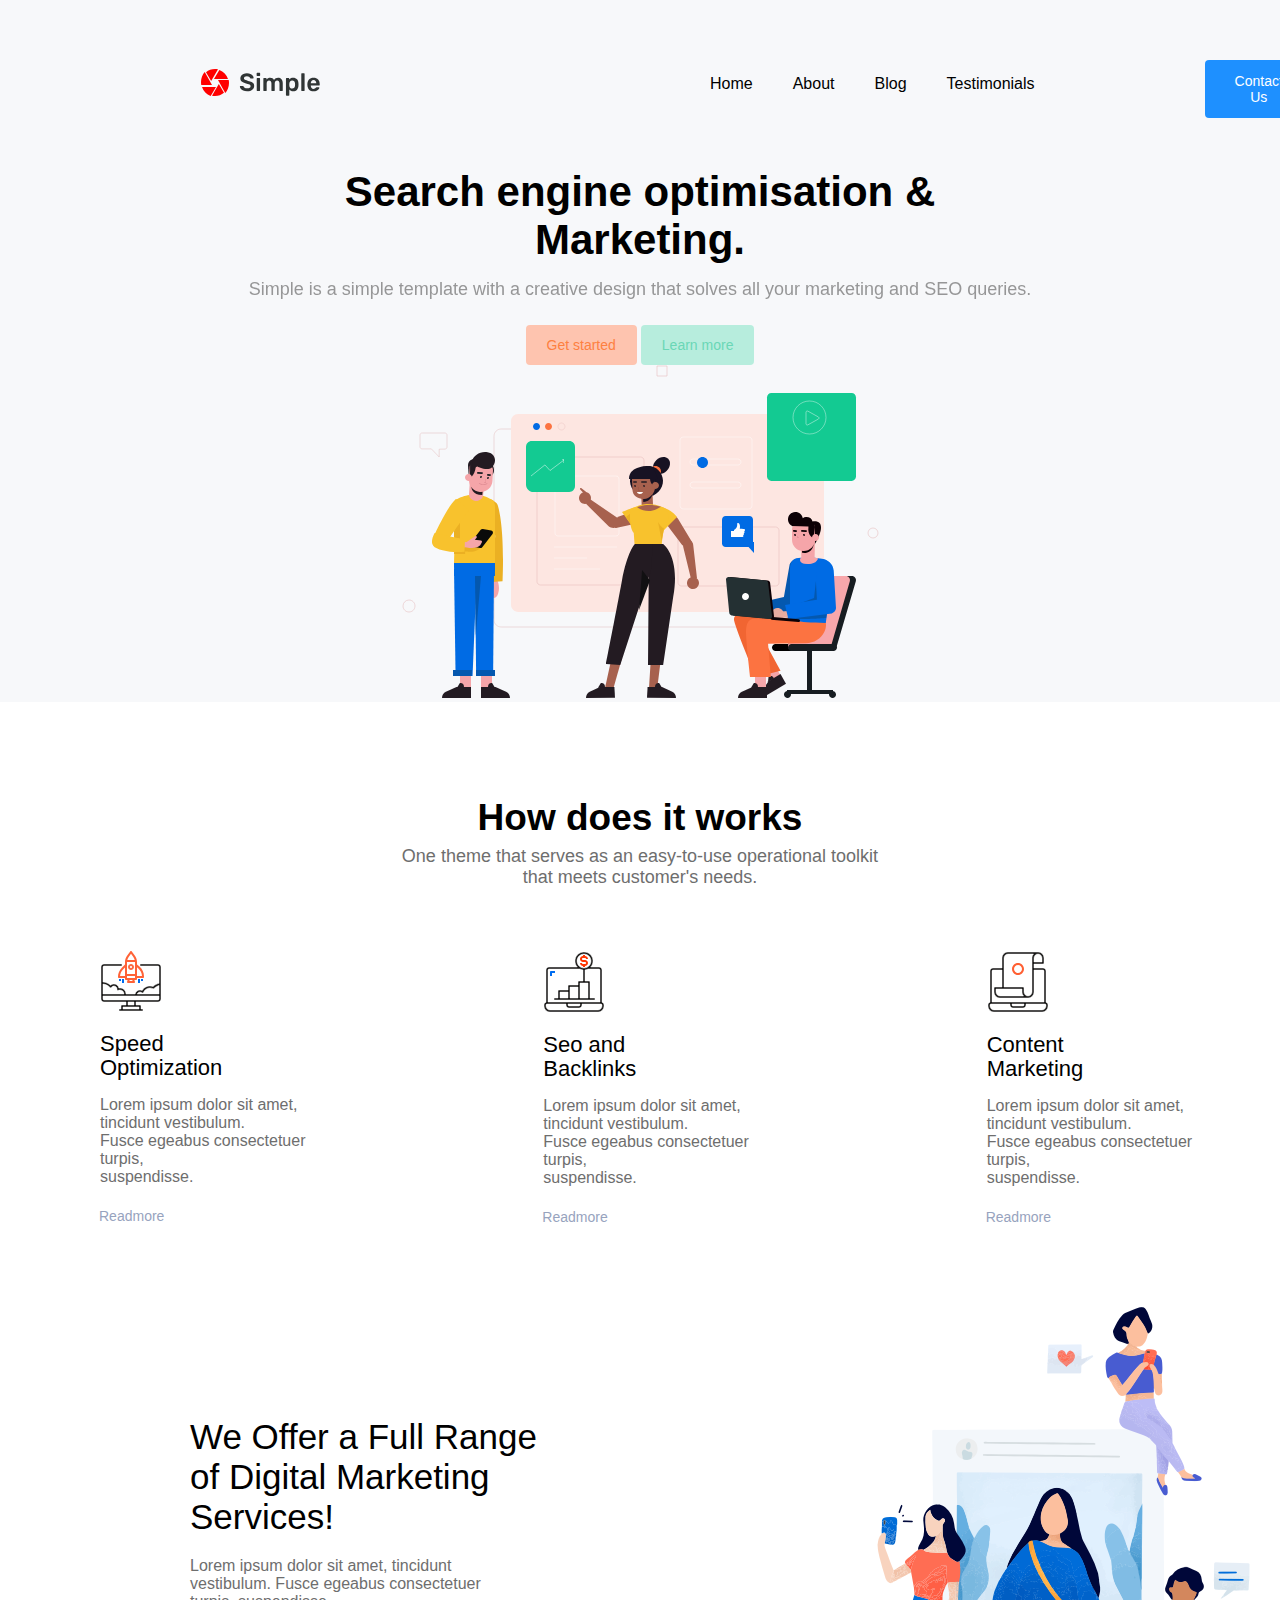
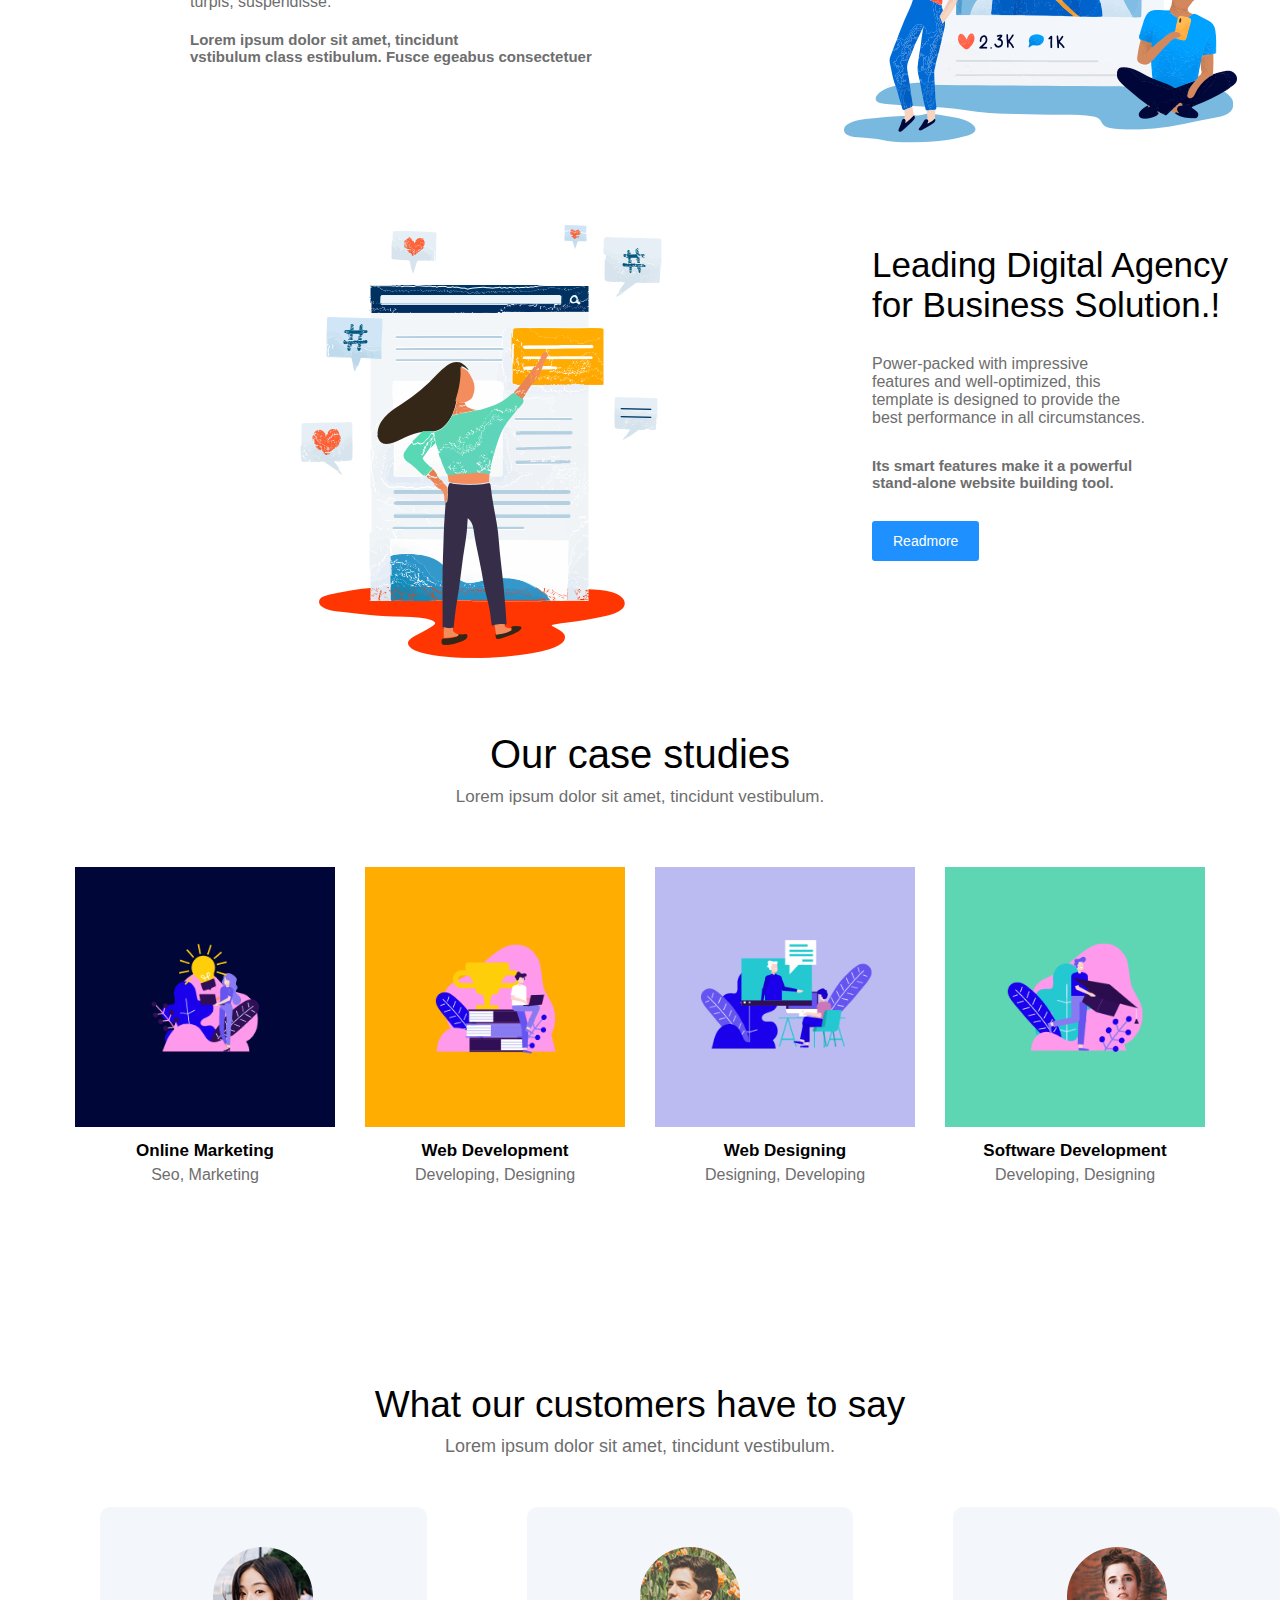
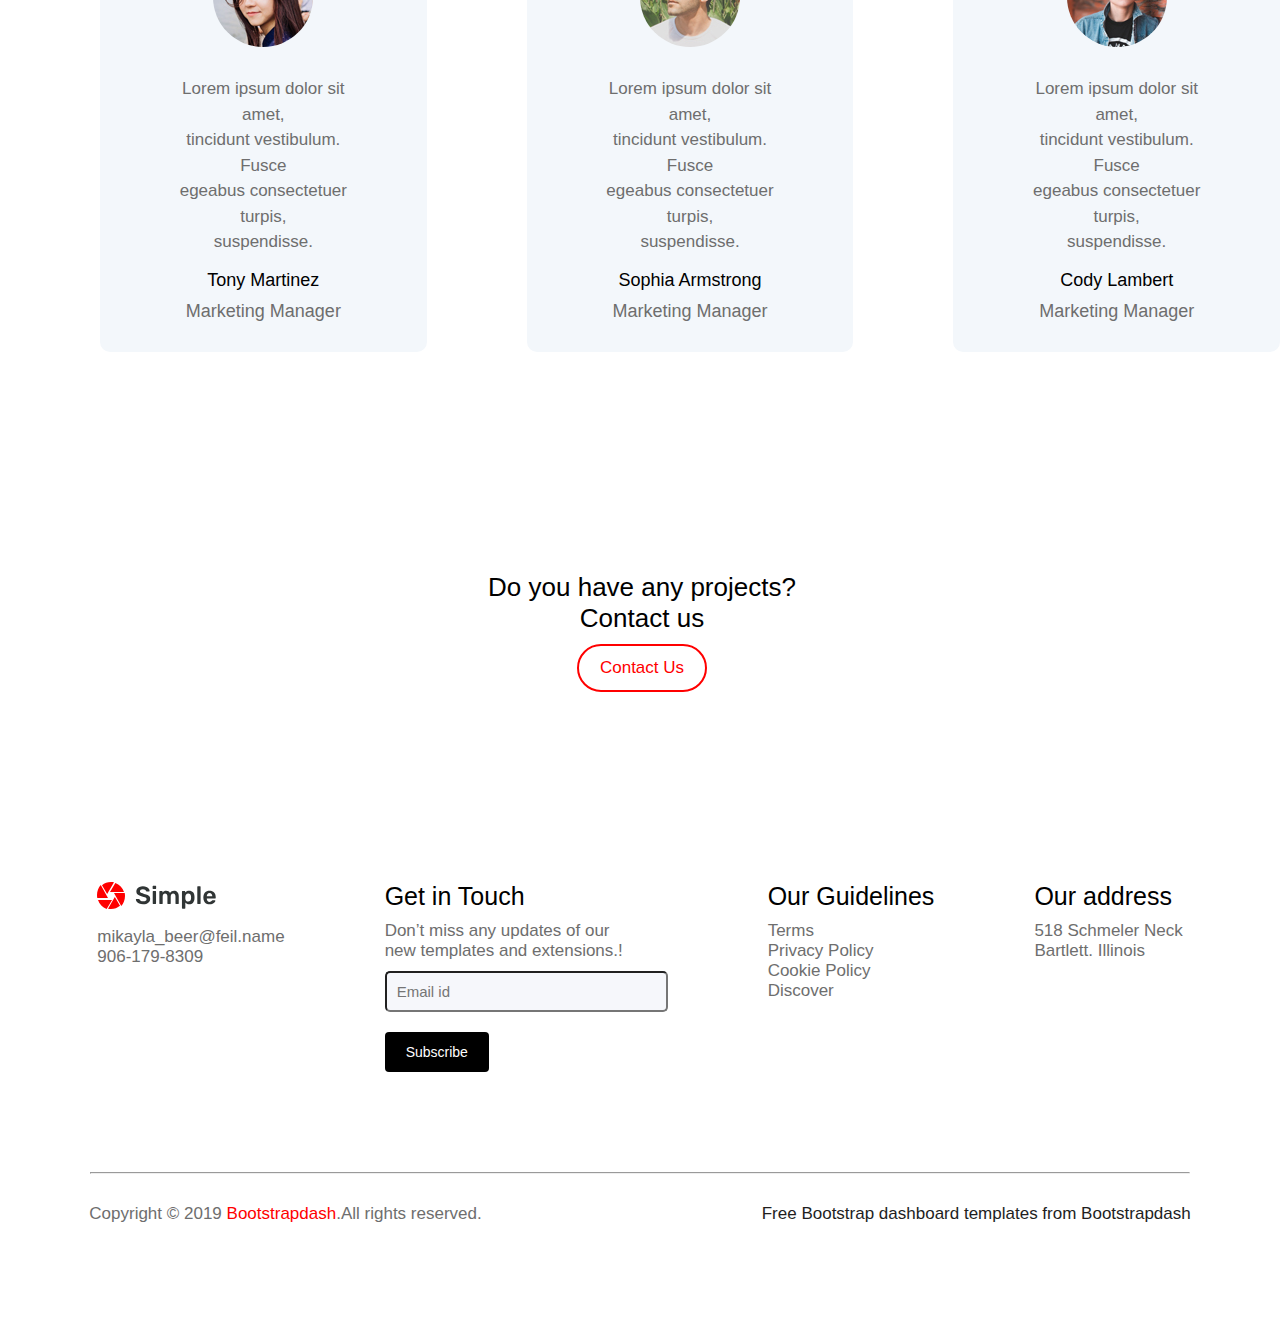
==== commit dc5936e3: "my css/html commit" ====
--- a/index.html
+++ b/index.html
@@ -15,7 +15,7 @@
                     <img src="/images/Group2.svg" alt="">
                 </div>
         
-                <!-- nav-items -->
+    <!-- nav-items -->
         
                 <ul class="nav-items">
                     <li id="Home"><a href="#">Home</a></li>
@@ -189,7 +189,7 @@
         </main>
 
 
-        <!-- Contact us -->
+    <!-- Contact us -->
 
         <main class="contact-bttm">
             <div>
@@ -199,7 +199,7 @@
             </div>
         </main>
 
-        <!-- footer -->
+    <!-- footer -->
 
         <footer class="footer">
             <div>
@@ -229,5 +229,11 @@
 
         <hr id="footer-line">
 
+        <footer class="last-line">
+            <p>Copyright © 2019 <a href="Bootstrapdash.com">Bootstrapdash</a>.All rights reserved.</p>
+            <p class="p-2">Free Bootstrap dashboard templates from Bootstrapdash</p>
+
+        </footer>
+
     </body>
 </html>--- a/styles.css
+++ b/styles.css
@@ -463,7 +463,6 @@
 
 #placeholder {
     background-color: #f6f7fb;
-    border: none;
     padding: 10px 70px 10px 10px;
     margin-top: 10px;
     margin-bottom: 10px;
@@ -501,3 +500,29 @@
 footer img {
     margin-bottom: 14px;
 }
+
+#footer-line {
+    border-bottom: px solid  grey;
+    width: 1100px;
+    margin: auto;
+
+}
+
+.last-line {
+    display: flex;
+    margin-top: 30px;
+    gap: 280px;
+}
+
+.p-2 {
+    color:#221e1e;
+}
+
+.last-line a {
+    color: red;
+}
+
+.last-line a:hover {
+    color: black;
+    transition: .5s ease-in-out;
+}